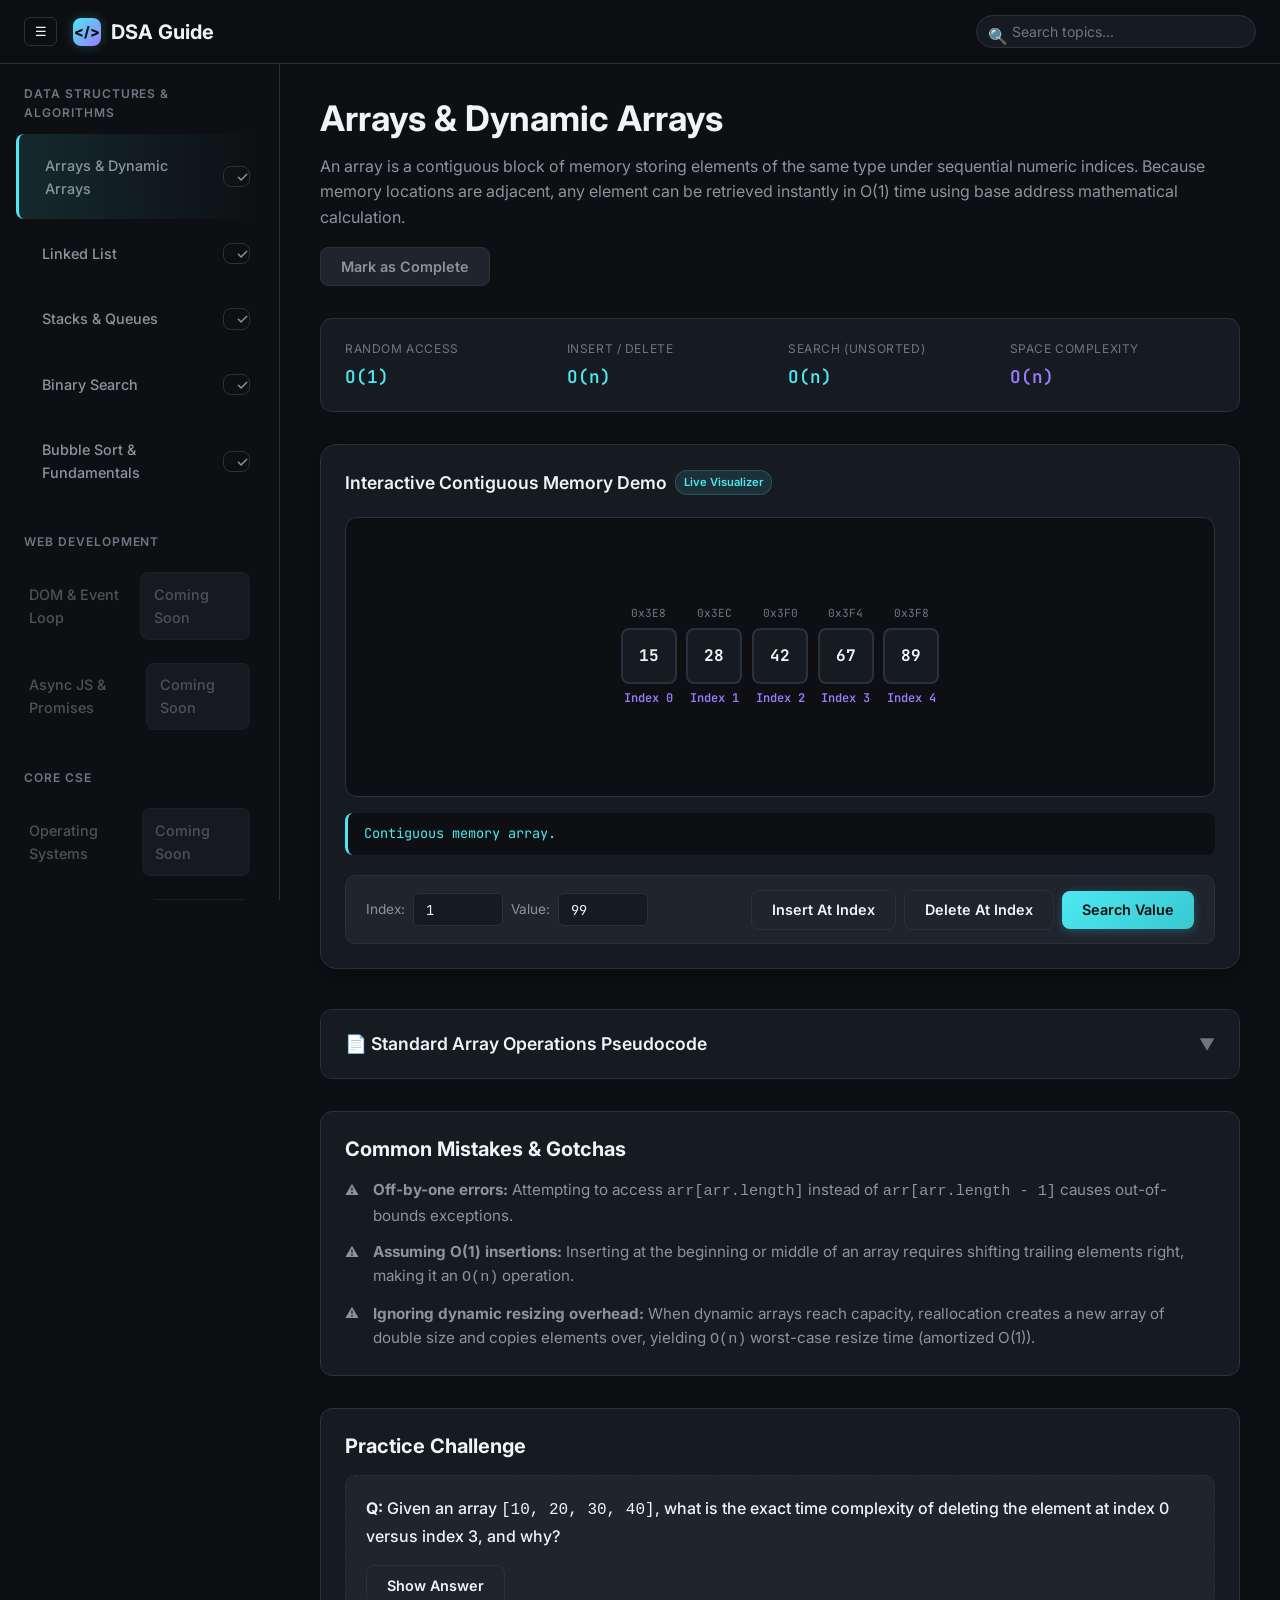
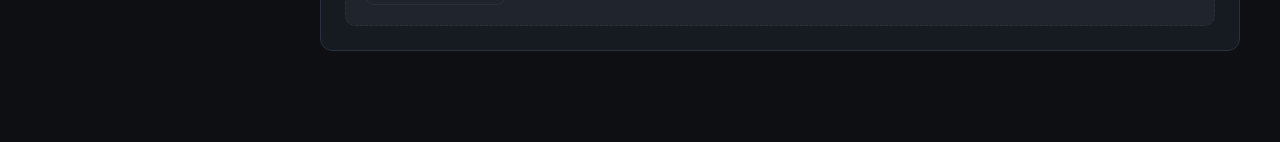
==== dsa/arrays.html @ 57d5836f "Initial commit: DSA Guide static website with visualizers" ====
<!DOCTYPE html>
<html lang="en">
<head>
  <meta charset="UTF-8">
  <meta name="viewport" content="width=device-width, initial-scale=1.0">
  <title>Arrays & Dynamic Arrays - DSA Guide</title>
  <meta name="description" content="Learn Arrays & Dynamic Arrays with interactive memory visualization, space-time complexity breakdowns, and common implementation pitfall alerts.">
  <link rel="stylesheet" href="../css/style.css">
</head>
<body>

  <!-- Header -->
  <header id="app-header">
    <div class="header-left">
      <button id="sidebar-toggle" class="sidebar-toggle-btn" aria-label="Toggle Navigation">☰</button>
      <a href="../index.html" class="brand-logo">
        <div class="brand-icon">&lt;/&gt;</div>
        <span class="brand-text">DSA Guide</span>
      </a>
    </div>
    
    <div class="header-search">
      <span class="search-icon">🔍</span>
      <input type="text" id="sidebar-search" class="search-input" placeholder="Search topics..." aria-label="Search topics">
    </div>
  </header>

  <div class="layout-container">
    <!-- Sidebar -->
    <div id="sidebar-overlay" class="sidebar-overlay"></div>
    <aside id="app-sidebar">
      <div class="sidebar-section">
        <div class="sidebar-title">Data Structures & Algorithms</div>
        <ul class="sidebar-nav">
          <li class="sidebar-nav-item" data-topic-id="arrays">
            <a href="arrays.html">
              <span>Arrays & Dynamic Arrays</span>
              <span class="check-icon">✓</span>
            </a>
          </li>
          <li class="sidebar-nav-item" data-topic-id="linked-list">
            <a href="linked-list.html">
              <span>Linked List</span>
              <span class="check-icon">✓</span>
            </a>
          </li>
          <li class="sidebar-nav-item" data-topic-id="stacks-queues">
            <a href="stacks-queues.html">
              <span>Stacks & Queues</span>
              <span class="check-icon">✓</span>
            </a>
          </li>
          <li class="sidebar-nav-item" data-topic-id="binary-search">
            <a href="binary-search.html">
              <span>Binary Search</span>
              <span class="check-icon">✓</span>
            </a>
          </li>
          <li class="sidebar-nav-item" data-topic-id="sorting">
            <a href="sorting.html">
              <span>Bubble Sort & Fundamentals</span>
              <span class="check-icon">✓</span>
            </a>
          </li>
        </ul>
      </div>

      <div class="sidebar-section">
        <div class="sidebar-title">Web Development</div>
        <ul class="sidebar-nav">
          <li class="sidebar-nav-item disabled">
            <span>DOM & Event Loop <span class="badge-coming-soon">Coming Soon</span></span>
          </li>
          <li class="sidebar-nav-item disabled">
            <span>Async JS & Promises <span class="badge-coming-soon">Coming Soon</span></span>
          </li>
        </ul>
      </div>

      <div class="sidebar-section">
        <div class="sidebar-title">Core CSE</div>
        <ul class="sidebar-nav">
          <li class="sidebar-nav-item disabled">
            <span>Operating Systems <span class="badge-coming-soon">Coming Soon</span></span>
          </li>
          <li class="sidebar-nav-item disabled">
            <span>System Design Basics <span class="badge-coming-soon">Coming Soon</span></span>
          </li>
        </ul>
      </div>

      <div class="progress-widget">
        <div class="progress-label">
          <span>Overall Mastery</span>
          <span id="progress-text">0 of 5 Completed</span>
        </div>
        <div class="progress-bar-bg">
          <div id="progress-bar-fill" class="progress-bar-fill"></div>
        </div>
      </div>
    </aside>

    <!-- Main Topic Content -->
    <main id="main-content">
      <div class="topic-header">
        <h1>Arrays & Dynamic Arrays</h1>
        <div class="topic-header-meta">
          <p>An array is a contiguous block of memory storing elements of the same type under sequential numeric indices. Because memory locations are adjacent, any element can be retrieved instantly in O(1) time using base address mathematical calculation.</p>
          <button id="mark-complete-btn" class="btn btn-complete" data-topic-id="arrays">
            <span>Mark as Complete</span>
          </button>
        </div>
      </div>

      <!-- Complexity Box -->
      <div class="complexity-box">
        <div class="complexity-item">
          <span class="complexity-label">Random Access</span>
          <span class="complexity-val">O(1)</span>
        </div>
        <div class="complexity-item">
          <span class="complexity-label">Insert / Delete</span>
          <span class="complexity-val">O(n)</span>
        </div>
        <div class="complexity-item">
          <span class="complexity-label">Search (Unsorted)</span>
          <span class="complexity-val">O(n)</span>
        </div>
        <div class="complexity-item">
          <span class="complexity-label">Space Complexity</span>
          <span class="complexity-val space">O(n)</span>
        </div>
      </div>

      <!-- Visualizer Section -->
      <div class="visualizer-card">
        <div class="visualizer-header">
          <div class="visualizer-title">
            <span>Interactive Contiguous Memory Demo</span>
            <span class="visualizer-badge">Live Visualizer</span>
          </div>
        </div>

        <div class="visualizer-stage" id="array-stage"></div>

        <div id="array-log" class="visualizer-log">Ready. Perform operations below to see contiguous shifts.</div>

        <div class="visualizer-controls">
          <div class="control-group">
            <label for="arr-idx-input" style="font-size:0.85rem; color:var(--text-muted);">Index:</label>
            <input type="number" id="arr-idx-input" class="control-input" value="1" min="0" max="10">
            <label for="arr-val-input" style="font-size:0.85rem; color:var(--text-muted);">Value:</label>
            <input type="number" id="arr-val-input" class="control-input" value="99" min="1" max="999">
          </div>
          <div class="control-group">
            <button id="arr-insert-btn" class="btn btn-secondary">Insert At Index</button>
            <button id="arr-delete-btn" class="btn btn-secondary">Delete At Index</button>
            <button id="arr-search-btn" class="btn btn-primary">Search Value</button>
          </div>
        </div>
      </div>

      <!-- Collapsible Pseudocode Panel -->
      <div class="collapsible-card">
        <div class="collapsible-header">
          <div class="collapsible-title">
            <span>📄 Standard Array Operations Pseudocode</span>
          </div>
          <span class="chevron-icon">▼</span>
        </div>
        <div class="collapsible-content">
          <pre class="code-block">
<span class="code-comment">// Access element by index</span>
<span class="code-keyword">function</span> <span class="code-function">getElement</span>(arr, index):
    <span class="code-keyword">if</span> index < <span class="code-number">0</span> <span class="code-keyword">or</span> index >= arr.length:
        <span class="code-keyword">throw</span> IndexOutOfBoundsException
    <span class="code-keyword">return</span> arr[index] <span class="code-comment">// O(1) time calculation: base_addr + (index * element_size)</span>

<span class="code-comment">// Insert element at specific index</span>
<span class="code-keyword">function</span> <span class="code-function">insertAtIndex</span>(arr, index, element):
    <span class="code-keyword">for</span> i <span class="code-keyword">from</span> arr.length - <span class="code-number">1</span> <span class="code-keyword">down to</span> index:
        arr[i + <span class="code-number">1</span>] = arr[i] <span class="code-comment">// Shift elements to the right</span>
    arr[index] = element
</pre>
        </div>
      </div>

      <!-- Common Mistakes Section -->
      <div class="info-section">
        <h3>Common Mistakes & Gotchas</h3>
        <ul class="mistakes-list">
          <li><strong>Off-by-one errors:</strong> Attempting to access <code>arr[arr.length]</code> instead of <code>arr[arr.length - 1]</code> causes out-of-bounds exceptions.</li>
          <li><strong>Assuming O(1) insertions:</strong> Inserting at the beginning or middle of an array requires shifting trailing elements right, making it an <code>O(n)</code> operation.</li>
          <li><strong>Ignoring dynamic resizing overhead:</strong> When dynamic arrays reach capacity, reallocation creates a new array of double size and copies elements over, yielding <code>O(n)</code> worst-case resize time (amortized O(1)).</li>
        </ul>
      </div>

      <!-- Practice Question Box -->
      <div class="info-section">
        <h3>Practice Challenge</h3>
        <div class="question-box">
          <div class="question-text">
            <strong>Q:</strong> Given an array <code>[10, 20, 30, 40]</code>, what is the exact time complexity of deleting the element at index 0 versus index 3, and why?
          </div>
          <button class="btn btn-secondary toggle-answer-btn">Show Answer</button>
          <div class="answer-content">
            <p><strong>Answer:</strong></p>
            <p>Deleting index 0 takes <strong>O(n) time</strong> because all remaining <code>n-1</code> elements must be shifted one position left to keep memory contiguous.</p>
            <p>Deleting index 3 (the last element) takes <strong>O(1) time</strong> because no remaining elements need shifting.</p>
          </div>
        </div>
      </div>
    </main>
  </div>

  <script src="../js/main.js"></script>
  <script src="../js/visualizer.js"></script>
  <script>
    document.addEventListener('DOMContentLoaded', () => {
      window.DSAVisualizers.initArrayDemo('array-stage');
    });
  </script>
</body>
</html>
---- css/style.css ----
/* ==========================================================================
   DSA GUIDE - Shared Stylesheet
   Theme: Dark (#0D0F12), Cyan (#4DE8F0), Violet (#9D7BFF)
   ========================================================================== */

@import url('https://fonts.googleapis.com/css2?family=Inter:wght@300;400;500;600;700&family=JetBrains+Mono:wght@400;500;600;700&display=swap');

:root {
  --bg-dark: #0D0F12;
  --bg-card: #161B22;
  --bg-card-hover: #1C212A;
  --bg-surface: #1F242D;
  --bg-surface-elevated: #262C38;
  
  --border-color: #2A303C;
  --border-focus: #3F4756;
  
  --accent-cyan: #4DE8F0;
  --accent-cyan-glow: rgba(77, 232, 240, 0.25);
  --accent-violet: #9D7BFF;
  --accent-violet-glow: rgba(157, 123, 255, 0.25);
  
  --text-main: #F0F4F8;
  --text-muted: #8B949E;
  --text-dim: #6E7681;
  
  --success: #3FB950;
  --success-glow: rgba(63, 185, 80, 0.2);
  --warning: #D29922;
  --danger: #F85149;
  
  --sidebar-width: 280px;
  --header-height: 64px;

  --font-sans: 'Inter', -apple-system, BlinkMacSystemFont, 'Segoe UI', Roboto, sans-serif;
  --font-mono: 'JetBrains Mono', SFMono-Regular, Consolas, 'Liberation Mono', Menlo, monospace;

  --transition-fast: 0.15s ease;
  --transition-normal: 0.25s ease;
}

* {
  box-sizing: border-box;
  margin: 0;
  padding: 0;
}

html {
  font-family: var(--font-sans);
  background-color: var(--bg-dark);
  color: var(--text-main);
  scroll-behavior: smooth;
  font-size: 16px;
  line-height: 1.6;
}

body {
  min-height: 100vh;
  display: flex;
  flex-direction: column;
  overflow-x: hidden;
}

/* Typography */
h1, h2, h3, h4, h5, h6 {
  color: var(--text-main);
  font-weight: 700;
  line-height: 1.3;
}

h1 { font-size: 2rem; }
h2 { font-size: 1.5rem; }
h3 { font-size: 1.25rem; }

p {
  color: var(--text-muted);
}

a {
  color: var(--accent-cyan);
  text-decoration: none;
  transition: color var(--transition-fast);
}
a:hover {
  color: #79f1f7;
}

/* Layout Structure */
#app-header {
  position: sticky;
  top: 0;
  z-index: 100;
  height: var(--header-height);
  background-color: rgba(13, 15, 18, 0.85);
  backdrop-filter: blur(12px);
  -webkit-backdrop-filter: blur(12px);
  border-bottom: 1px solid var(--border-color);
  display: flex;
  align-items: center;
  justify-content: space-between;
  padding: 0 1.5rem;
}

.header-left {
  display: flex;
  align-items: center;
  gap: 1rem;
}

.sidebar-toggle-btn {
  background: transparent;
  border: 1px solid var(--border-color);
  color: var(--text-main);
  padding: 0.4rem 0.6rem;
  border-radius: 6px;
  cursor: pointer;
  display: flex;
  align-items: center;
  justify-content: center;
  transition: all var(--transition-fast);
}
.sidebar-toggle-btn:hover {
  background: var(--bg-surface);
  border-color: var(--accent-cyan);
}

.brand-logo {
  display: flex;
  align-items: center;
  gap: 0.6rem;
  font-weight: 700;
  font-size: 1.25rem;
  color: var(--text-main);
}
.brand-icon {
  width: 28px;
  height: 28px;
  background: linear-gradient(135deg, var(--accent-cyan), var(--accent-violet));
  border-radius: 8px;
  display: flex;
  align-items: center;
  justify-content: center;
  color: var(--bg-dark);
  font-weight: 800;
  font-size: 0.9rem;
  box-shadow: 0 0 12px var(--accent-cyan-glow);
}

.header-search {
  position: relative;
  width: 280px;
}
.search-input {
  width: 100%;
  background: var(--bg-card);
  border: 1px solid var(--border-color);
  border-radius: 20px;
  padding: 0.45rem 1rem 0.45rem 2.2rem;
  color: var(--text-main);
  font-size: 0.875rem;
  font-family: var(--font-sans);
  outline: none;
  transition: all var(--transition-normal);
}
.search-input:focus {
  border-color: var(--accent-cyan);
  box-shadow: 0 0 10px var(--accent-cyan-glow);
  background: var(--bg-surface);
}
.search-icon {
  position: absolute;
  left: 0.75rem;
  top: 50%;
  transform: translateY(-50%);
  color: var(--text-dim);
  pointer-events: none;
  width: 16px;
  height: 16px;
}

.layout-container {
  display: flex;
  flex: 1;
  position: relative;
}

/* Sidebar */
#app-sidebar {
  width: var(--sidebar-width);
  background: var(--bg-dark);
  border-right: 1px solid var(--border-color);
  display: flex;
  flex-direction: column;
  position: fixed;
  top: var(--header-height);
  bottom: 0;
  left: 0;
  z-index: 90;
  overflow-y: auto;
  transition: transform var(--transition-normal);
}

.sidebar-overlay {
  display: none;
  position: fixed;
  inset: 0;
  background: rgba(0, 0, 0, 0.6);
  backdrop-filter: blur(4px);
  z-index: 85;
}

.sidebar-section {
  padding: 1.25rem 1rem 0.5rem;
}

.sidebar-title {
  font-size: 0.75rem;
  text-transform: uppercase;
  letter-spacing: 0.08em;
  color: var(--text-dim);
  font-weight: 600;
  margin-bottom: 0.75rem;
  padding-left: 0.5rem;
}

.sidebar-nav {
  list-style: none;
  display: flex;
  flex-direction: column;
  gap: 0.25rem;
}

.sidebar-nav-item a, .sidebar-nav-item span {
  display: flex;
  align-items: center;
  justify-content: space-between;
  padding: 0.6rem 0.8rem;
  border-radius: 8px;
  color: var(--text-muted);
  font-size: 0.9rem;
  font-weight: 500;
  transition: all var(--transition-fast);
}

.sidebar-nav-item a:hover {
  background: var(--bg-card);
  color: var(--text-main);
}

.sidebar-nav-item.active a {
  background: linear-gradient(90deg, rgba(77, 232, 240, 0.12), transparent);
  border-left: 3px solid var(--accent-cyan);
  color: var(--accent-cyan);
  font-weight: 600;
}

.sidebar-nav-item.disabled {
  opacity: 0.5;
  cursor: not-allowed;
}

.badge-coming-soon {
  font-size: 0.65rem;
  background: var(--bg-surface);
  color: var(--text-dim);
  padding: 0.15rem 0.4rem;
  border-radius: 4px;
  border: 1px solid var(--border-color);
  font-weight: 600;
}

.check-icon {
  width: 18px;
  height: 18px;
  border-radius: 50%;
  border: 1.5px solid var(--border-color);
  display: inline-flex;
  align-items: center;
  justify-content: center;
  font-size: 0.7rem;
  color: transparent;
  transition: all var(--transition-fast);
}

.sidebar-nav-item.completed .check-icon {
  background: var(--success);
  border-color: var(--success);
  color: var(--bg-dark);
  box-shadow: 0 0 8px var(--success-glow);
}

.progress-widget {
  margin: 1.5rem 1rem;
  padding: 1rem;
  background: var(--bg-card);
  border: 1px solid var(--border-color);
  border-radius: 12px;
}

.progress-label {
  display: flex;
  justify-content: space-between;
  font-size: 0.8rem;
  color: var(--text-muted);
  margin-bottom: 0.5rem;
}

.progress-bar-bg {
  width: 100%;
  height: 6px;
  background: var(--bg-surface);
  border-radius: 3px;
  overflow: hidden;
}

.progress-bar-fill {
  height: 100%;
  width: 0%;
  background: linear-gradient(90deg, var(--accent-cyan), var(--accent-violet));
  border-radius: 3px;
  transition: width 0.4s ease;
}

/* Main Content Area */
#main-content {
  flex: 1;
  margin-left: var(--sidebar-width);
  padding: 2rem 2.5rem 4rem;
  max-width: 1100px;
  transition: margin-left var(--transition-normal);
}

/* Hero Section */
.hero-section {
  background: linear-gradient(135deg, rgba(22, 27, 34, 0.8), rgba(31, 36, 45, 0.6));
  border: 1px solid var(--border-color);
  border-radius: 16px;
  padding: 2.5rem 2rem;
  margin-bottom: 2.5rem;
  position: relative;
  overflow: hidden;
}
.hero-section::before {
  content: '';
  position: absolute;
  top: -50px;
  right: -50px;
  width: 250px;
  height: 250px;
  background: radial-gradient(circle, var(--accent-cyan-glow) 0%, transparent 70%);
  pointer-events: none;
}
.hero-section::after {
  content: '';
  position: absolute;
  bottom: -50px;
  left: -50px;
  width: 250px;
  height: 250px;
  background: radial-gradient(circle, var(--accent-violet-glow) 0%, transparent 70%);
  pointer-events: none;
}

.hero-title {
  font-size: 2.5rem;
  font-weight: 800;
  background: linear-gradient(135deg, #FFFFFF 30%, var(--accent-cyan) 70%, var(--accent-violet) 100%);
  -webkit-background-clip: text;
  -webkit-text-fill-color: transparent;
  margin-bottom: 0.75rem;
}

.hero-pitch {
  font-size: 1.15rem;
  color: var(--text-muted);
  max-width: 650px;
  margin-bottom: 1.5rem;
}

/* Continue Card */
.continue-card {
  background: var(--bg-card);
  border: 1px solid var(--accent-violet);
  box-shadow: 0 4px 20px var(--accent-violet-glow);
  border-radius: 12px;
  padding: 1.25rem 1.5rem;
  margin-bottom: 2.5rem;
  display: flex;
  align-items: center;
  justify-content: space-between;
  gap: 1rem;
}
.continue-info h4 {
  color: var(--accent-violet);
  font-size: 0.85rem;
  text-transform: uppercase;
  letter-spacing: 0.05em;
  margin-bottom: 0.2rem;
}
.continue-info h3 {
  color: var(--text-main);
  font-size: 1.15rem;
}

/* Cards Grid */
.section-header {
  display: flex;
  align-items: center;
  justify-content: space-between;
  margin-bottom: 1.5rem;
}
.cards-grid {
  display: grid;
  grid-template-columns: repeat(auto-fill, minmax(280px, 1fr));
  gap: 1.5rem;
  margin-bottom: 3rem;
}

.topic-card {
  background: var(--bg-card);
  border: 1px solid var(--border-color);
  border-radius: 14px;
  padding: 1.5rem;
  display: flex;
  flex-direction: column;
  justify-content: space-between;
  transition: all var(--transition-normal);
  position: relative;
}
.topic-card:hover {
  transform: translateY(-4px);
  border-color: var(--accent-cyan);
  box-shadow: 0 8px 24px rgba(0, 0, 0, 0.4);
  background: var(--bg-card-hover);
}

.card-top {
  display: flex;
  align-items: flex-start;
  justify-content: space-between;
  margin-bottom: 1rem;
}
.card-icon {
  width: 42px;
  height: 42px;
  border-radius: 10px;
  background: var(--bg-surface);
  border: 1px solid var(--border-color);
  display: flex;
  align-items: center;
  justify-content: center;
  font-size: 1.2rem;
  color: var(--accent-cyan);
}
.topic-card:nth-child(even) .card-icon {
  color: var(--accent-violet);
}

.topic-card h3 {
  font-size: 1.15rem;
  margin-bottom: 0.5rem;
}
.topic-card p {
  font-size: 0.875rem;
  margin-bottom: 1.25rem;
}

.complexity-tag-group {
  display: flex;
  flex-wrap: wrap;
  gap: 0.4rem;
  margin-bottom: 1.25rem;
}

.complexity-tag {
  font-family: var(--font-mono);
  font-size: 0.72rem;
  padding: 0.2rem 0.5rem;
  border-radius: 6px;
  background: var(--bg-surface);
  border: 1px solid var(--border-color);
  color: var(--accent-cyan);
}
.complexity-tag.space {
  color: var(--accent-violet);
}

.btn {
  display: inline-flex;
  align-items: center;
  justify-content: center;
  gap: 0.5rem;
  padding: 0.65rem 1.25rem;
  border-radius: 8px;
  font-weight: 600;
  font-size: 0.9rem;
  font-family: var(--font-sans);
  cursor: pointer;
  transition: all var(--transition-fast);
  border: none;
}

.btn-primary {
  background: linear-gradient(135deg, var(--accent-cyan), #38c8d0);
  color: var(--bg-dark);
  box-shadow: 0 2px 10px var(--accent-cyan-glow);
}
.btn-primary:hover {
  background: linear-gradient(135deg, #60eff7, var(--accent-cyan));
  color: var(--bg-dark);
  box-shadow: 0 4px 15px var(--accent-cyan-glow);
}

.btn-secondary {
  background: var(--bg-surface);
  color: var(--text-main);
  border: 1px solid var(--border-color);
}
.btn-secondary:hover {
  background: var(--bg-surface-elevated);
  border-color: var(--text-muted);
}

.btn-complete {
  background: var(--bg-surface);
  color: var(--text-muted);
  border: 1px solid var(--border-color);
}
.btn-complete.active {
  background: rgba(63, 185, 80, 0.15);
  color: var(--success);
  border-color: var(--success);
}

/* Topic Page Header & Badges */
.topic-header {
  margin-bottom: 2rem;
}
.topic-header h1 {
  font-size: 2.2rem;
  margin-bottom: 0.75rem;
}
.topic-header-meta {
  display: flex;
  align-items: center;
  justify-content: space-between;
  flex-wrap: wrap;
  gap: 1rem;
}

.complexity-box {
  background: var(--bg-card);
  border: 1px solid var(--border-color);
  border-radius: 12px;
  padding: 1.25rem 1.5rem;
  margin-bottom: 2rem;
  display: grid;
  grid-template-columns: repeat(auto-fit, minmax(180px, 1fr));
  gap: 1rem;
}

.complexity-item {
  display: flex;
  flex-direction: column;
}
.complexity-label {
  font-size: 0.75rem;
  text-transform: uppercase;
  letter-spacing: 0.05em;
  color: var(--text-dim);
  margin-bottom: 0.25rem;
}
.complexity-val {
  font-family: var(--font-mono);
  font-size: 1.1rem;
  font-weight: 600;
  color: var(--accent-cyan);
}
.complexity-val.space {
  color: var(--accent-violet);
}

/* Visualizer Container */
.visualizer-card {
  background: var(--bg-card);
  border: 1px solid var(--border-color);
  border-radius: 16px;
  padding: 1.5rem;
  margin-bottom: 2.5rem;
  box-shadow: 0 8px 30px rgba(0, 0, 0, 0.3);
}

.visualizer-header {
  display: flex;
  align-items: center;
  justify-content: space-between;
  margin-bottom: 1.25rem;
  flex-wrap: wrap;
  gap: 0.75rem;
}

.visualizer-title {
  display: flex;
  align-items: center;
  gap: 0.5rem;
  font-size: 1.1rem;
  font-weight: 600;
}
.visualizer-badge {
  font-size: 0.7rem;
  background: rgba(77, 232, 240, 0.1);
  color: var(--accent-cyan);
  padding: 0.15rem 0.5rem;
  border-radius: 12px;
  border: 1px solid rgba(77, 232, 240, 0.2);
}

.visualizer-stage {
  background: var(--bg-dark);
  border: 1px solid var(--border-color);
  border-radius: 12px;
  min-height: 280px;
  display: flex;
  flex-direction: column;
  align-items: center;
  justify-content: center;
  padding: 1.5rem;
  position: relative;
  overflow: hidden;
}

.visualizer-stage canvas {
  max-width: 100%;
  height: auto;
  border-radius: 8px;
}

.visualizer-controls {
  display: flex;
  align-items: center;
  justify-content: space-between;
  margin-top: 1.25rem;
  flex-wrap: wrap;
  gap: 1rem;
  background: var(--bg-surface);
  padding: 0.85rem 1.25rem;
  border-radius: 10px;
  border: 1px solid var(--border-color);
}

.control-group {
  display: flex;
  align-items: center;
  gap: 0.5rem;
}

.control-input {
  background: var(--bg-card);
  border: 1px solid var(--border-color);
  color: var(--text-main);
  padding: 0.4rem 0.75rem;
  border-radius: 6px;
  font-family: var(--font-mono);
  font-size: 0.85rem;
  outline: none;
  width: 90px;
}
.control-input:focus {
  border-color: var(--accent-cyan);
}

.visualizer-log {
  margin-top: 1rem;
  font-family: var(--font-mono);
  font-size: 0.85rem;
  color: var(--accent-cyan);
  background: var(--bg-dark);
  padding: 0.65rem 1rem;
  border-radius: 8px;
  border-left: 3px solid var(--accent-cyan);
  width: 100%;
}

/* Collapsible Panel */
.collapsible-card {
  background: var(--bg-card);
  border: 1px solid var(--border-color);
  border-radius: 12px;
  margin-bottom: 2rem;
  overflow: hidden;
}

.collapsible-header {
  padding: 1.25rem 1.5rem;
  display: flex;
  align-items: center;
  justify-content: space-between;
  cursor: pointer;
  background: var(--bg-card);
  transition: background var(--transition-fast);
  user-select: none;
}
.collapsible-header:hover {
  background: var(--bg-card-hover);
}

.collapsible-title {
  display: flex;
  align-items: center;
  gap: 0.6rem;
  font-size: 1.1rem;
  font-weight: 600;
}

.chevron-icon {
  transition: transform var(--transition-normal);
  color: var(--text-dim);
}
.collapsible-card.open .chevron-icon {
  transform: rotate(180deg);
  color: var(--accent-cyan);
}

.collapsible-content {
  max-height: 0;
  overflow: hidden;
  transition: max-height 0.35s ease-in-out;
  background: var(--bg-dark);
}
.collapsible-card.open .collapsible-content {
  max-height: 800px;
}

.code-block {
  padding: 1.25rem 1.5rem;
  font-family: var(--font-mono);
  font-size: 0.875rem;
  line-height: 1.6;
  color: #E6EDF3;
  overflow-x: auto;
  white-space: pre;
}

.code-keyword { color: #FF7B72; font-weight: 600; }
.code-function { color: #D2A8FF; }
.code-comment { color: #8B949E; font-style: italic; }
.code-number { color: #79C0FF; }
.code-string { color: #A5D6FF; }

/* Sections */
.info-section {
  background: var(--bg-card);
  border: 1px solid var(--border-color);
  border-radius: 12px;
  padding: 1.5rem;
  margin-bottom: 2rem;
}

.info-section h3 {
  margin-bottom: 1rem;
  display: flex;
  align-items: center;
  gap: 0.5rem;
}

.mistakes-list {
  list-style: none;
  display: flex;
  flex-direction: column;
  gap: 0.75rem;
}
.mistakes-list li {
  position: relative;
  padding-left: 1.75rem;
  color: var(--text-muted);
  font-size: 0.95rem;
}
.mistakes-list li::before {
  content: '⚠️';
  position: absolute;
  left: 0;
  top: 0.1rem;
  font-size: 0.85rem;
}

.question-box {
  background: var(--bg-surface);
  border: 1px dashed var(--border-color);
  border-radius: 10px;
  padding: 1.25rem;
  margin-top: 1rem;
}
.question-text {
  font-weight: 500;
  color: var(--text-main);
  margin-bottom: 1rem;
}
.answer-content {
  display: none;
  margin-top: 1rem;
  padding-top: 1rem;
  border-top: 1px solid var(--border-color);
  color: var(--accent-cyan);
}
.answer-content.show {
  display: block;
  animation: fadeIn 0.25s ease;
}

/* Toast Notifications */
.toast-container {
  position: fixed;
  bottom: 2rem;
  right: 2rem;
  z-index: 1000;
  display: flex;
  flex-direction: column;
  gap: 0.5rem;
}

.toast {
  background: var(--bg-surface-elevated);
  border: 1px solid var(--success);
  color: var(--text-main);
  padding: 0.85rem 1.25rem;
  border-radius: 10px;
  box-shadow: 0 6px 20px rgba(0, 0, 0, 0.4);
  display: flex;
  align-items: center;
  gap: 0.6rem;
  animation: slideUp 0.3s ease, fadeOut 0.3s ease 2.7s forwards;
}

@keyframes fadeIn {
  from { opacity: 0; transform: translateY(4px); }
  to { opacity: 1; transform: translateY(0); }
}
@keyframes slideUp {
  from { opacity: 0; transform: translateY(20px); }
  to { opacity: 1; transform: translateY(0); }
}
@keyframes fadeOut {
  from { opacity: 1; }
  to { opacity: 0; visibility: hidden; }
}

/* Responsive Media Queries */
@media (max-width: 900px) {
  #app-sidebar {
    transform: translateX(-100%);
  }
  #app-sidebar.open {
    transform: translateX(0);
  }
  .sidebar-overlay.open {
    display: block;
  }
  #main-content {
    margin-left: 0;
    padding: 1.5rem 1rem 3rem;
  }
  .hero-title {
    font-size: 2rem;
  }
  .header-search {
    width: 180px;
  }
}

@media (max-width: 600px) {
  #app-header {
    padding: 0 1rem;
  }
  .brand-text {
    display: none;
  }
  .hero-section {
    padding: 1.5rem 1.25rem;
  }
  .cards-grid {
    grid-template-columns: 1fr;
  }
  .visualizer-controls {
    flex-direction: column;
    align-items: stretch;
  }
  .control-group {
    justify-content: space-between;
  }
}
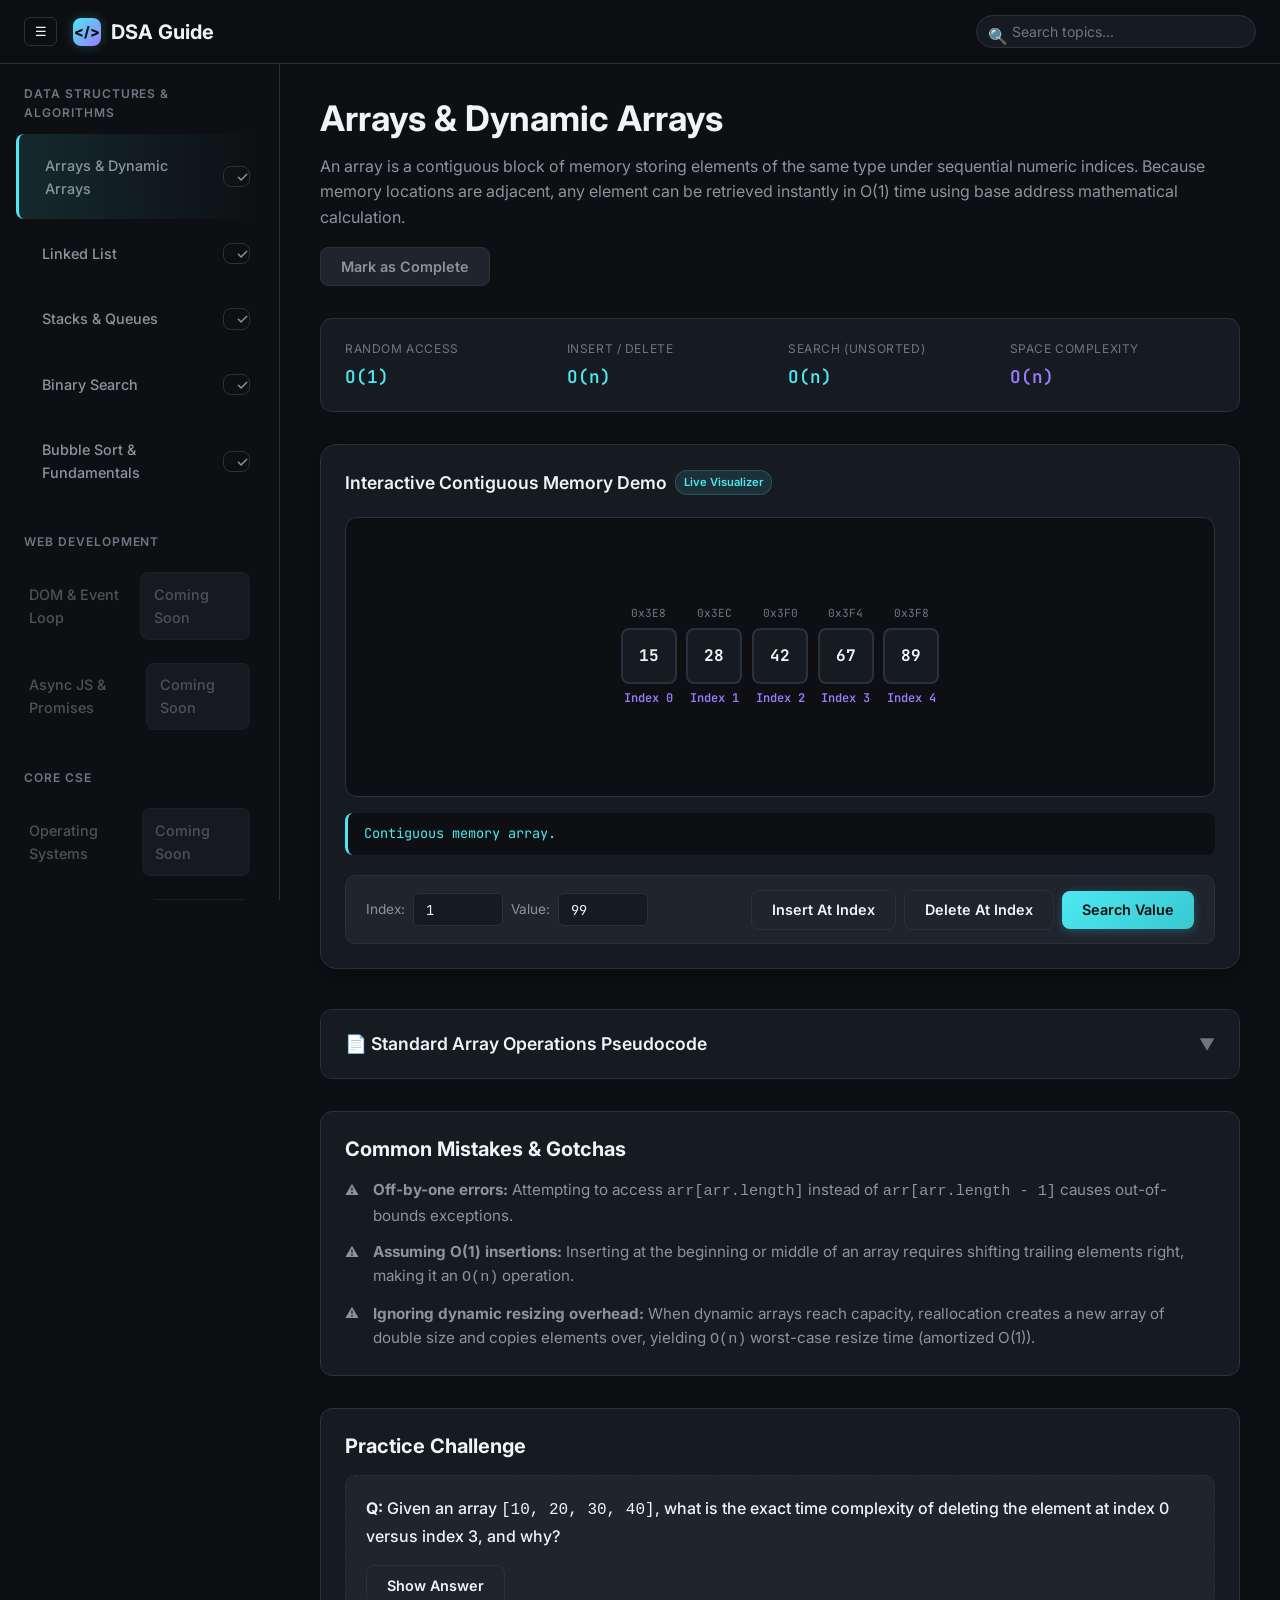
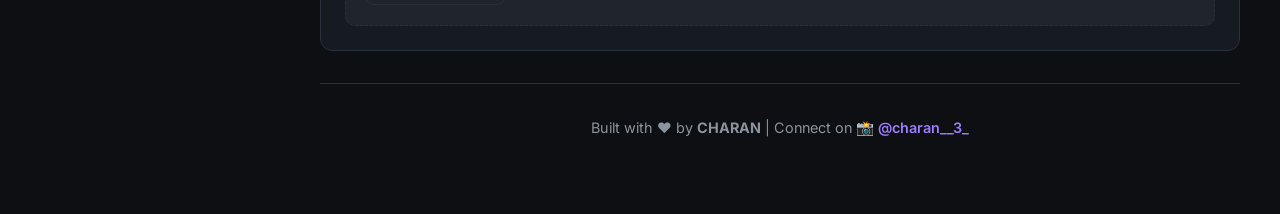
==== commit 80435ffe: "Add footer credit Built by CHARAN with Instagram link" ====
--- a/dsa/arrays.html
+++ b/dsa/arrays.html
@@ -210,6 +210,10 @@
           </div>
         </div>
       </div>
+      <!-- Footer -->
+      <footer class="app-footer">
+        <p>Built with ❤️ by <strong>CHARAN</strong> | Connect on <a href="https://www.instagram.com/charan__3_/" target="_blank" rel="noopener noreferrer" class="instagram-link">📸 @charan__3_</a></p>
+      </footer>
     </main>
   </div>
 
--- a/css/style.css
+++ b/css/style.css
@@ -867,6 +867,29 @@
   }
 }
 
+/* Footer */
+.app-footer {
+  margin-top: auto;
+  padding: 2rem 0 1rem;
+  border-top: 1px solid var(--border-color);
+  text-align: center;
+  font-size: 0.9rem;
+  color: var(--text-muted);
+}
+
+.instagram-link {
+  color: var(--accent-violet);
+  font-weight: 600;
+  display: inline-flex;
+  align-items: center;
+  gap: 0.3rem;
+  transition: color var(--transition-fast);
+}
+.instagram-link:hover {
+  color: var(--accent-cyan);
+  text-decoration: underline;
+}
+
 @media (max-width: 600px) {
   #app-header {
     padding: 0 1rem;
@@ -888,3 +911,4 @@
     justify-content: space-between;
   }
 }
+
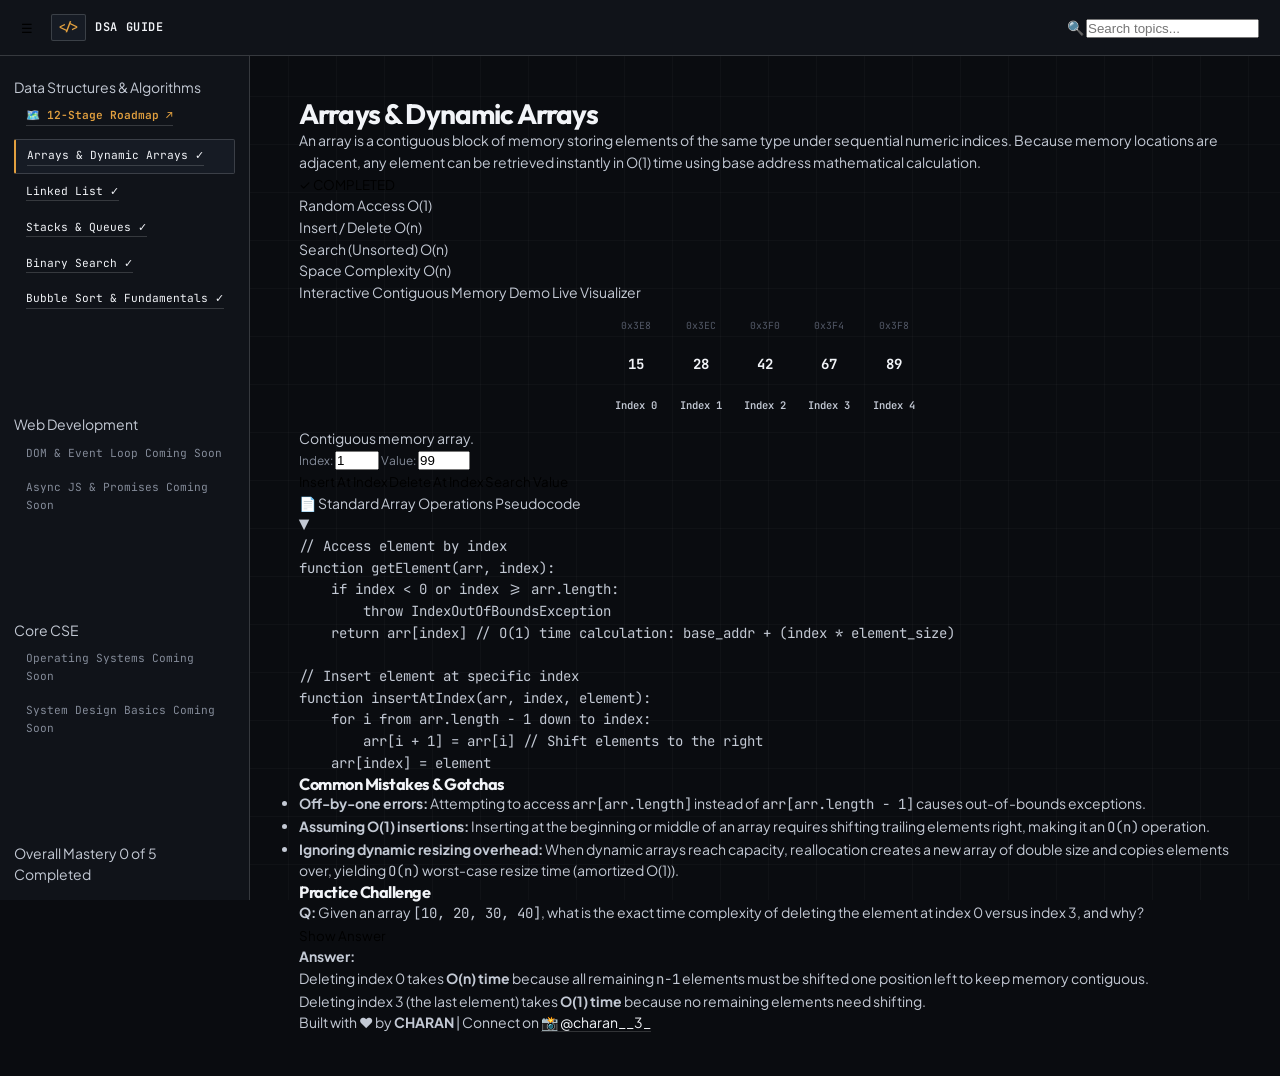
==== commit a44032a7: "feat(dsa): add 12-stage C++ & DSA roadmap with animated hero banner and new tab links" ====
--- a/dsa/arrays.html
+++ b/dsa/arrays.html
@@ -32,7 +32,12 @@
       <div class="sidebar-section">
         <div class="sidebar-title">Data Structures & Algorithms</div>
         <ul class="sidebar-nav">
-          <li class="sidebar-nav-item" data-topic-id="arrays">
+          <li class="sidebar-nav-item" style="margin-bottom:0.3rem;">
+            <a href="roadmap.html" target="_blank" rel="noopener noreferrer" style="color:var(--accent); font-weight:600;">
+              <span>🗺️ 12-Stage Roadmap ↗</span>
+            </a>
+          </li>
+          <li class="sidebar-nav-item active" data-topic-id="arrays">
             <a href="arrays.html">
               <span>Arrays & Dynamic Arrays</span>
               <span class="check-icon">✓</span>
--- a/css/style.css
+++ b/css/style.css
@@ -1,45 +1,85 @@
 /* ==========================================================================
-   DSA GUIDE - Shared Stylesheet
-   Theme: Dark (#0D0F12), Cyan (#4DE8F0), Violet (#9D7BFF)
+   CSE CAREER OS — Editorial Technical Laboratory System
+   Philosophy: Editorial + Technical + Intelligent + Tactile
+   Palette: Charcoal, Graphite, Soft Silver, Deep Ink, Warm Monospace
    ========================================================================== */
 
-@import url('https://fonts.googleapis.com/css2?family=Inter:wght@300;400;500;600;700&family=JetBrains+Mono:wght@400;500;600;700&display=swap');
+@import url('https://fonts.googleapis.com/css2?family=Inter:wght@300;400;500;600;700&family=JetBrains+Mono:ital,wght@0,300;0,400;0,500;0,600;0,700;1,400&family=Outfit:wght@400;500;600;700;800;900&family=Plus+Jakarta+Sans:wght@400;500;600;700;800&display=swap');
 
 :root {
-  --bg-dark: #0D0F12;
-  --bg-card: #161B22;
-  --bg-card-hover: #1C212A;
-  --bg-surface: #1F242D;
-  --bg-surface-elevated: #262C38;
+  /* Restrained Engineering Palette (Dark Mode Default) */
+  --bg-base: #0a0c10;
+  --bg-surface: #101319;
+  --bg-surface-elevated: #161b24;
+  --bg-surface-hover: #1c222e;
+  --bg-subtle: #12151d;
+
+  /* Architectural Hairlines & Grid Lines */
+  --hairline: rgba(255, 255, 255, 0.08);
+  --hairline-strong: rgba(255, 255, 255, 0.16);
+  --hairline-focus: rgba(255, 255, 255, 0.3);
+
+  /* Restrained Semantic Accent (Warm Ochre / Subtle Amber) */
+  --accent: #e2a03f;
+  --accent-muted: rgba(226, 160, 63, 0.15);
+  --accent-border: rgba(226, 160, 63, 0.35);
+
+  /* Status Colors (Subtle & Functional) */
+  --status-active: #e2a03f;
+  --status-completed: #10b981;
+  --status-completed-bg: rgba(16, 185, 129, 0.1);
+  --status-completed-border: rgba(16, 185, 129, 0.25);
+  --status-locked: #525866;
+  --status-warning: #f59e0b;
+  --status-danger: #ef4444;
+
+  /* Editorial Typography */
+  --text-main: #f2f4f8;
+  --text-body: #c3c9d4;
+  --text-muted: #838a98;
+  --text-dim: #525866;
+
+  /* Type Families */
+  --font-editorial: 'Outfit', -apple-system, BlinkMacSystemFont, sans-serif;
+  --font-sans: 'Plus Jakarta Sans', 'Inter', -apple-system, sans-serif;
+  --font-mono: 'JetBrains Mono', SFMono-Regular, Menlo, monospace;
+
+  /* Layout */
+  --sidebar-width: 250px;
+  --header-height: 56px;
   
-  --border-color: #2A303C;
-  --border-focus: #3F4756;
-  
-  --accent-cyan: #4DE8F0;
-  --accent-cyan-glow: rgba(77, 232, 240, 0.25);
-  --accent-violet: #9D7BFF;
-  --accent-violet-glow: rgba(157, 123, 255, 0.25);
-  
-  --text-main: #F0F4F8;
-  --text-muted: #8B949E;
-  --text-dim: #6E7681;
-  
-  --success: #3FB950;
-  --success-glow: rgba(63, 185, 80, 0.2);
-  --warning: #D29922;
-  --danger: #F85149;
-  
-  --sidebar-width: 280px;
-  --header-height: 64px;
-
-  --font-sans: 'Inter', -apple-system, BlinkMacSystemFont, 'Segoe UI', Roboto, sans-serif;
-  --font-mono: 'JetBrains Mono', SFMono-Regular, Consolas, 'Liberation Mono', Menlo, monospace;
-
-  --transition-fast: 0.15s ease;
-  --transition-normal: 0.25s ease;
-}
-
-* {
+  --border-radius-xs: 2px;
+  --border-radius-sm: 4px;
+  --border-radius-md: 8px;
+
+  /* Transitions */
+  --trans: 0.15s cubic-bezier(0.2, 0, 0, 1);
+}
+
+/* Light Mode: Warm Technical Paper / Editorial Archive */
+[data-theme="light"] {
+  --bg-base: #f5f4ef;
+  --bg-surface: #ffffff;
+  --bg-surface-elevated: #eae8e1;
+  --bg-surface-hover: #e0ded6;
+  --bg-subtle: #eeece5;
+
+  --hairline: rgba(0, 0, 0, 0.08);
+  --hairline-strong: rgba(0, 0, 0, 0.18);
+  --hairline-focus: rgba(0, 0, 0, 0.35);
+
+  --text-main: #14171a;
+  --text-body: #3c424a;
+  --text-muted: #6b7280;
+  --text-dim: #9ca3af;
+
+  --accent: #b45309;
+  --accent-muted: rgba(180, 83, 9, 0.1);
+  --accent-border: rgba(180, 83, 9, 0.3);
+}
+
+/* Base Reset */
+*, *::before, *::after {
   box-sizing: border-box;
   margin: 0;
   padding: 0;
@@ -47,868 +87,929 @@
 
 html {
   font-family: var(--font-sans);
-  background-color: var(--bg-dark);
-  color: var(--text-main);
-  scroll-behavior: smooth;
-  font-size: 16px;
-  line-height: 1.6;
+  background-color: var(--bg-base);
+  color: var(--text-body);
+  font-size: 14px;
+  line-height: 1.55;
+  -webkit-font-smoothing: antialiased;
 }
 
 body {
   min-height: 100vh;
   display: flex;
   flex-direction: column;
+  background-color: var(--bg-base);
+  position: relative;
   overflow-x: hidden;
 }
 
-/* Typography */
+/* Minimal Structural Grid Background */
+body::before {
+  content: '';
+  position: fixed;
+  inset: 0;
+  background-image: 
+    linear-gradient(to right, var(--hairline) 1px, transparent 1px),
+    linear-gradient(to bottom, var(--hairline) 1px, transparent 1px);
+  background-size: 48px 48px;
+  pointer-events: none;
+  opacity: 0.35;
+  z-index: 0;
+}
+
+/* Typography Hierarchy */
 h1, h2, h3, h4, h5, h6 {
   color: var(--text-main);
+  font-family: var(--font-editorial);
   font-weight: 700;
-  line-height: 1.3;
-}
-
-h1 { font-size: 2rem; }
-h2 { font-size: 1.5rem; }
-h3 { font-size: 1.25rem; }
-
-p {
-  color: var(--text-muted);
+  letter-spacing: -0.03em;
+  line-height: 1.15;
+}
+
+.font-mono, code, pre, .technical-label {
+  font-family: var(--font-mono);
 }
 
 a {
-  color: var(--accent-cyan);
+  color: var(--text-main);
   text-decoration: none;
-  transition: color var(--transition-fast);
-}
+  border-bottom: 1px solid var(--hairline-strong);
+  transition: all var(--trans);
+}
+
 a:hover {
-  color: #79f1f7;
-}
-
-/* Layout Structure */
-#app-header {
-  position: sticky;
+  color: var(--accent);
+  border-bottom-color: var(--accent);
+}
+
+button {
+  font-family: var(--font-sans);
+  cursor: pointer;
+  border: none;
+  background: none;
+  outline: none;
+}
+
+/* Layout Shell */
+.os-layout, .layout-container {
+  display: flex;
+  min-height: 100vh;
+  position: relative;
+  z-index: 1;
+}
+
+/* Top Engineering Rail Header */
+#os-header, #app-header {
+  position: fixed;
   top: 0;
-  z-index: 100;
+  left: 0;
+  right: 0;
   height: var(--header-height);
-  background-color: rgba(13, 15, 18, 0.85);
-  backdrop-filter: blur(12px);
-  -webkit-backdrop-filter: blur(12px);
-  border-bottom: 1px solid var(--border-color);
+  background: var(--bg-surface);
+  border-bottom: 1px solid var(--hairline-strong);
   display: flex;
   align-items: center;
   justify-content: space-between;
   padding: 0 1.5rem;
+  z-index: 50;
 }
 
 .header-left {
   display: flex;
   align-items: center;
-  gap: 1rem;
-}
-
-.sidebar-toggle-btn {
-  background: transparent;
-  border: 1px solid var(--border-color);
-  color: var(--text-main);
-  padding: 0.4rem 0.6rem;
-  border-radius: 6px;
+  gap: 1.25rem;
+}
+
+.brand-wrapper, .brand-logo {
+  display: flex;
+  align-items: center;
+  gap: 0.65rem;
+  text-decoration: none;
+  border: none;
+}
+
+.brand-glyph, .brand-icon {
+  font-family: var(--font-mono);
+  font-weight: 700;
+  font-size: 0.85rem;
+  padding: 0.2rem 0.45rem;
+  background: var(--bg-surface-elevated);
+  border: 1px solid var(--hairline-strong);
+  color: var(--accent);
+  border-radius: var(--border-radius-xs);
+}
+
+.brand-name, .brand-text {
+  font-family: var(--font-mono);
+  font-size: 0.85rem;
+  font-weight: 600;
+  letter-spacing: 0.05em;
+  text-transform: uppercase;
+  color: var(--text-main);
+}
+
+.header-center {
+  flex: 1;
+  max-width: 440px;
+  margin: 0 1.5rem;
+}
+
+.cmd-trigger-btn {
+  width: 100%;
+  display: flex;
+  align-items: center;
+  justify-content: space-between;
+  padding: 0.4rem 0.85rem;
+  background: var(--bg-base);
+  border: 1px solid var(--hairline);
+  border-radius: var(--border-radius-xs);
+  color: var(--text-muted);
+  font-family: var(--font-mono);
+  font-size: 0.8rem;
+  transition: all var(--trans);
+}
+
+.cmd-trigger-btn:hover {
+  border-color: var(--hairline-strong);
+  color: var(--text-main);
+}
+
+.kbd-shortcut {
+  font-size: 0.7rem;
+  padding: 0.1rem 0.35rem;
+  background: var(--bg-surface-elevated);
+  border: 1px solid var(--hairline-strong);
+  color: var(--text-muted);
+  border-radius: var(--border-radius-xs);
+}
+
+.header-right {
+  display: flex;
+  align-items: center;
+  gap: 0.65rem;
+}
+
+.header-pill-badge {
+  display: inline-flex;
+  align-items: center;
+  gap: 0.4rem;
+  padding: 0.25rem 0.65rem;
+  background: var(--bg-base);
+  border: 1px solid var(--hairline-strong);
+  font-family: var(--font-mono);
+  font-size: 0.75rem;
+  color: var(--text-main);
   cursor: pointer;
+  border-radius: var(--border-radius-xs);
+}
+
+.indicator-dot {
+  width: 6px;
+  height: 6px;
+  background: var(--accent);
+}
+
+.btn-icon-header {
+  width: 32px;
+  height: 32px;
   display: flex;
   align-items: center;
   justify-content: center;
-  transition: all var(--transition-fast);
-}
-.sidebar-toggle-btn:hover {
-  background: var(--bg-surface);
-  border-color: var(--accent-cyan);
-}
-
-.brand-logo {
-  display: flex;
-  align-items: center;
-  gap: 0.6rem;
-  font-weight: 700;
-  font-size: 1.25rem;
-  color: var(--text-main);
-}
-.brand-icon {
-  width: 28px;
-  height: 28px;
-  background: linear-gradient(135deg, var(--accent-cyan), var(--accent-violet));
-  border-radius: 8px;
-  display: flex;
-  align-items: center;
-  justify-content: center;
-  color: var(--bg-dark);
-  font-weight: 800;
-  font-size: 0.9rem;
-  box-shadow: 0 0 12px var(--accent-cyan-glow);
-}
-
-.header-search {
-  position: relative;
-  width: 280px;
-}
-.search-input {
-  width: 100%;
-  background: var(--bg-card);
-  border: 1px solid var(--border-color);
-  border-radius: 20px;
-  padding: 0.45rem 1rem 0.45rem 2.2rem;
-  color: var(--text-main);
-  font-size: 0.875rem;
-  font-family: var(--font-sans);
-  outline: none;
-  transition: all var(--transition-normal);
-}
-.search-input:focus {
-  border-color: var(--accent-cyan);
-  box-shadow: 0 0 10px var(--accent-cyan-glow);
-  background: var(--bg-surface);
-}
-.search-icon {
-  position: absolute;
-  left: 0.75rem;
-  top: 50%;
-  transform: translateY(-50%);
-  color: var(--text-dim);
-  pointer-events: none;
-  width: 16px;
-  height: 16px;
-}
-
-.layout-container {
-  display: flex;
-  flex: 1;
-  position: relative;
-}
-
-/* Sidebar */
-#app-sidebar {
-  width: var(--sidebar-width);
-  background: var(--bg-dark);
-  border-right: 1px solid var(--border-color);
-  display: flex;
-  flex-direction: column;
+  background: var(--bg-base);
+  border: 1px solid var(--hairline);
+  color: var(--text-muted);
+  font-family: var(--font-mono);
+  font-size: 0.85rem;
+  border-radius: var(--border-radius-xs);
+  transition: all var(--trans);
+}
+
+.btn-icon-header:hover {
+  color: var(--text-main);
+  border-color: var(--hairline-strong);
+}
+
+/* Compact Technical Navigation Rail */
+#os-sidebar, #app-sidebar {
   position: fixed;
   top: var(--header-height);
+  left: 0;
   bottom: 0;
-  left: 0;
-  z-index: 90;
+  width: var(--sidebar-width);
+  background: var(--bg-surface);
+  border-right: 1px solid var(--hairline-strong);
+  display: flex;
+  flex-direction: column;
+  justify-content: space-between;
+  padding: 1.5rem 1rem 1rem;
+  z-index: 40;
   overflow-y: auto;
-  transition: transform var(--transition-normal);
-}
-
-.sidebar-overlay {
+}
+
+.sidebar-nav-group {
+  display: flex;
+  flex-direction: column;
+  gap: 0.25rem;
+}
+
+.sidebar-label {
+  font-family: var(--font-mono);
+  font-size: 0.7rem;
+  font-weight: 600;
+  letter-spacing: 0.1em;
+  text-transform: uppercase;
+  color: var(--text-dim);
+  padding: 0.25rem 0.5rem 0.5rem;
+}
+
+.sidebar-nav-item {
+  display: flex;
+  align-items: center;
+  gap: 0.65rem;
+  padding: 0.55rem 0.75rem;
+  font-family: var(--font-mono);
+  font-size: 0.8rem;
+  color: var(--text-muted);
+  cursor: pointer;
+  border: 1px solid transparent;
+  border-radius: var(--border-radius-xs);
+  transition: all var(--trans);
+}
+
+.sidebar-nav-item:hover {
+  color: var(--text-main);
+  background: var(--bg-surface-hover);
+}
+
+.sidebar-nav-item.active {
+  color: var(--text-main);
+  background: var(--bg-surface-elevated);
+  border-color: var(--hairline-strong);
+  border-left: 2px solid var(--accent);
+}
+
+.sidebar-num {
+  color: var(--text-dim);
+  font-size: 0.75rem;
+}
+
+.sidebar-nav-item.active .sidebar-num {
+  color: var(--accent);
+}
+
+.sidebar-footer {
+  padding-top: 1rem;
+  border-top: 1px solid var(--hairline);
+  font-family: var(--font-mono);
+  font-size: 0.75rem;
+  color: var(--text-dim);
+}
+
+/* Main Operating Area */
+#os-main, #main-content {
+  margin-left: var(--sidebar-width);
+  margin-top: var(--header-height);
+  flex: 1;
+  padding: 3rem 3.5rem;
+  max-width: 1360px;
+}
+
+.os-view-section {
   display: none;
+}
+
+.os-view-section.active-view {
+  display: block;
+  animation: viewReveal 0.2s cubic-bezier(0.2, 0, 0, 1) forwards;
+}
+
+@keyframes viewReveal {
+  from { opacity: 0; transform: translateY(4px); }
+  to { opacity: 1; transform: translateY(0); }
+}
+
+/* Technical Structure Sections */
+.section-rule {
+  height: 1px;
+  background: var(--hairline-strong);
+  margin: 2rem 0;
+}
+
+.technical-panel {
+  background: var(--bg-surface);
+  border: 1px solid var(--hairline-strong);
+  border-radius: var(--border-radius-xs);
+  padding: 1.75rem;
+  position: relative;
+}
+
+.panel-header {
+  display: flex;
+  align-items: center;
+  justify-content: space-between;
+  margin-bottom: 1.25rem;
+  padding-bottom: 0.75rem;
+  border-bottom: 1px solid var(--hairline);
+}
+
+.panel-title {
+  font-family: var(--font-mono);
+  font-size: 0.85rem;
+  font-weight: 700;
+  letter-spacing: 0.05em;
+  text-transform: uppercase;
+  color: var(--text-main);
+  display: flex;
+  align-items: center;
+  gap: 0.5rem;
+}
+
+/* Editorial Homepage Layout */
+.editorial-hero {
+  margin-bottom: 3rem;
+}
+
+.hero-super {
+  font-family: var(--font-mono);
+  font-size: 0.8rem;
+  letter-spacing: 0.12em;
+  color: var(--accent);
+  text-transform: uppercase;
+  margin-bottom: 0.5rem;
+}
+
+.hero-main-title {
+  font-size: 3.75rem;
+  font-weight: 800;
+  line-height: 1.05;
+  letter-spacing: -0.04em;
+  color: var(--text-main);
+  margin-bottom: 1rem;
+}
+
+.hero-meta-strip {
+  display: flex;
+  flex-wrap: wrap;
+  gap: 2.5rem;
+  padding: 1.25rem 0;
+  border-top: 1px solid var(--hairline-strong);
+  border-bottom: 1px solid var(--hairline-strong);
+  margin-top: 1.5rem;
+  font-family: var(--font-mono);
+}
+
+.meta-block-item {
+  display: flex;
+  flex-direction: column;
+  gap: 0.2rem;
+}
+
+.meta-block-label {
+  font-size: 0.7rem;
+  color: var(--text-dim);
+  text-transform: uppercase;
+  letter-spacing: 0.08em;
+}
+
+.meta-block-val {
+  font-size: 1.75rem;
+  font-weight: 700;
+  font-family: var(--font-editorial);
+  color: var(--text-main);
+  line-height: 1;
+}
+
+/* Numbered Modules Grid (01 FOUNDATION -> 06 INTERVIEWS) */
+.numbered-modules-grid {
+  display: grid;
+  grid-template-columns: repeat(3, 1fr);
+  border-top: 1px solid var(--hairline-strong);
+  border-left: 1px solid var(--hairline-strong);
+  margin: 2.5rem 0;
+}
+
+.numbered-module-item {
+  border-right: 1px solid var(--hairline-strong);
+  border-bottom: 1px solid var(--hairline-strong);
+  padding: 1.75rem;
+  background: var(--bg-surface);
+  transition: background var(--trans);
+  display: flex;
+  flex-direction: column;
+  justify-content: space-between;
+  min-height: 180px;
+}
+
+.numbered-module-item:hover {
+  background: var(--bg-surface-hover);
+}
+
+.module-num {
+  font-family: var(--font-mono);
+  font-size: 0.85rem;
+  font-weight: 700;
+  color: var(--accent);
+  margin-bottom: 0.4rem;
+}
+
+.module-title {
+  font-size: 1.35rem;
+  font-weight: 700;
+  color: var(--text-main);
+  margin-bottom: 0.4rem;
+}
+
+.module-desc {
+  font-size: 0.85rem;
+  color: var(--text-muted);
+}
+
+/* Asymmetric 2-Column Section */
+.asymmetric-section {
+  display: grid;
+  grid-template-columns: 1.2fr 0.8fr;
+  gap: 2rem;
+  margin-bottom: 3rem;
+}
+
+/* Technical Telemetry Bars (Readiness) */
+.telemetry-row {
+  display: flex;
+  flex-direction: column;
+  gap: 0.35rem;
+  margin-bottom: 1rem;
+}
+
+.telemetry-labels {
+  display: flex;
+  justify-content: space-between;
+  font-family: var(--font-mono);
+  font-size: 0.8rem;
+}
+
+.telemetry-track {
+  height: 4px;
+  background: var(--bg-surface-elevated);
+  position: relative;
+}
+
+.telemetry-fill {
+  height: 100%;
+  background: var(--text-main);
+}
+
+.telemetry-fill.high { background: var(--status-completed); }
+.telemetry-fill.active { background: var(--accent); }
+.telemetry-fill.low { background: var(--status-danger); }
+
+/* Diagnostic Box */
+.diagnostic-spec-box {
+  border: 1px solid var(--hairline-strong);
+  padding: 1.25rem;
+  background: var(--bg-subtle);
+  font-family: var(--font-mono);
+}
+
+.spec-header {
+  font-size: 0.75rem;
+  color: var(--accent);
+  text-transform: uppercase;
+  margin-bottom: 0.5rem;
+}
+
+.spec-title {
+  font-size: 1.15rem;
+  font-weight: 700;
+  color: var(--text-main);
+  margin-bottom: 0.5rem;
+}
+
+.spec-body {
+  font-size: 0.8rem;
+  color: var(--text-body);
+  line-height: 1.6;
+}
+
+/* Engineering Schematic Blueprint */
+.blueprint-container {
+  border: 1px solid var(--hairline-strong);
+  background: var(--bg-surface);
+  padding: 2.5rem;
+  position: relative;
+}
+
+.blueprint-flow {
+  display: flex;
+  flex-direction: column;
+  align-items: center;
+  gap: 1.5rem;
+}
+
+.blueprint-node {
+  width: 100%;
+  max-width: 720px;
+  border: 1px solid var(--hairline-strong);
+  background: var(--bg-base);
+  padding: 1.25rem 1.5rem;
+  display: flex;
+  align-items: center;
+  justify-content: space-between;
+  cursor: pointer;
+  transition: all var(--trans);
+}
+
+.blueprint-node:hover {
+  border-color: var(--hairline-focus);
+  background: var(--bg-surface-elevated);
+}
+
+.blueprint-node.current {
+  border-color: var(--accent);
+  border-left: 4px solid var(--accent);
+}
+
+.blueprint-node.completed {
+  border-left: 4px solid var(--status-completed);
+}
+
+.schematic-wire {
+  width: 1px;
+  height: 28px;
+  background: var(--hairline-strong);
+}
+
+/* DSA Engineering Analysis Section */
+.dsa-telemetry-grid {
+  display: grid;
+  grid-template-columns: 280px 1fr;
+  gap: 2rem;
+  border: 1px solid var(--hairline-strong);
+  background: var(--bg-surface);
+  padding: 2rem;
+}
+
+.ascii-bar-row {
+  display: flex;
+  align-items: center;
+  justify-content: space-between;
+  padding: 0.4rem 0;
+  font-family: var(--font-mono);
+  font-size: 0.8rem;
+  border-bottom: 1px solid var(--hairline);
+}
+
+.problem-row-item {
+  display: flex;
+  align-items: center;
+  justify-content: space-between;
+  padding: 0.85rem 1rem;
+  border-bottom: 1px solid var(--hairline);
+  font-family: var(--font-mono);
+  font-size: 0.85rem;
+  transition: background var(--trans);
+}
+
+.problem-row-item:hover {
+  background: var(--bg-surface-hover);
+}
+
+/* Technical Buttons & Badges */
+.btn-tech {
+  display: inline-flex;
+  align-items: center;
+  justify-content: center;
+  gap: 0.4rem;
+  padding: 0.45rem 1rem;
+  font-family: var(--font-mono);
+  font-size: 0.8rem;
+  font-weight: 600;
+  border-radius: var(--border-radius-xs);
+  transition: all var(--trans);
+  cursor: pointer;
+}
+
+.btn-tech-primary {
+  background: var(--text-main);
+  color: var(--bg-base);
+  border: 1px solid var(--text-main);
+}
+
+.btn-tech-primary:hover {
+  background: var(--accent);
+  border-color: var(--accent);
+  color: #fff;
+}
+
+.btn-tech-secondary {
+  background: var(--bg-base);
+  border: 1px solid var(--hairline-strong);
+  color: var(--text-main);
+}
+
+.btn-tech-secondary:hover {
+  border-color: var(--hairline-focus);
+}
+
+.tag-tech {
+  font-family: var(--font-mono);
+  font-size: 0.7rem;
+  padding: 0.15rem 0.45rem;
+  background: var(--bg-surface-elevated);
+  border: 1px solid var(--hairline);
+  color: var(--text-muted);
+  border-radius: var(--border-radius-xs);
+}
+
+/* Modals & Command Palette */
+.modal-backdrop {
   position: fixed;
   inset: 0;
-  background: rgba(0, 0, 0, 0.6);
-  backdrop-filter: blur(4px);
-  z-index: 85;
-}
-
-.sidebar-section {
-  padding: 1.25rem 1rem 0.5rem;
-}
-
-.sidebar-title {
-  font-size: 0.75rem;
-  text-transform: uppercase;
-  letter-spacing: 0.08em;
-  color: var(--text-dim);
-  font-weight: 600;
-  margin-bottom: 0.75rem;
-  padding-left: 0.5rem;
-}
-
-.sidebar-nav {
-  list-style: none;
-  display: flex;
+  background: rgba(0, 0, 0, 0.8);
+  display: none;
+  align-items: flex-start;
+  justify-content: center;
+  padding-top: 15vh;
+  z-index: 100;
+}
+
+.modal-backdrop.open {
+  display: flex;
+}
+
+.cmd-modal {
+  width: 100%;
+  max-width: 600px;
+  background: var(--bg-surface);
+  border: 1px solid var(--hairline-strong);
+  border-radius: var(--border-radius-xs);
+  overflow: hidden;
+}
+
+.cmd-search-input {
+  width: 100%;
+  padding: 1rem 1.25rem;
+  background: var(--bg-base);
+  border: none;
+  border-bottom: 1px solid var(--hairline-strong);
+  color: var(--text-main);
+  font-family: var(--font-mono);
+  font-size: 0.95rem;
+  outline: none;
+}
+
+.cmd-results-list {
+  max-height: 340px;
+  overflow-y: auto;
+}
+
+.cmd-item {
+  display: flex;
+  align-items: center;
+  justify-content: space-between;
+  padding: 0.65rem 1.25rem;
+  color: var(--text-muted);
+  font-family: var(--font-mono);
+  font-size: 0.85rem;
+  cursor: pointer;
+}
+
+.cmd-item:hover, .cmd-item.selected {
+  background: var(--bg-surface-hover);
+  color: var(--text-main);
+}
+
+/* Distraction-Free Focus Overlay */
+#focus-mode-overlay {
+  position: fixed;
+  inset: 0;
+  background: var(--bg-base);
+  z-index: 200;
+  display: none;
   flex-direction: column;
-  gap: 0.25rem;
-}
-
-.sidebar-nav-item a, .sidebar-nav-item span {
-  display: flex;
-  align-items: center;
-  justify-content: space-between;
-  padding: 0.6rem 0.8rem;
-  border-radius: 8px;
-  color: var(--text-muted);
-  font-size: 0.9rem;
-  font-weight: 500;
-  transition: all var(--transition-fast);
-}
-
-.sidebar-nav-item a:hover {
-  background: var(--bg-card);
-  color: var(--text-main);
-}
-
-.sidebar-nav-item.active a {
-  background: linear-gradient(90deg, rgba(77, 232, 240, 0.12), transparent);
-  border-left: 3px solid var(--accent-cyan);
-  color: var(--accent-cyan);
-  font-weight: 600;
-}
-
-.sidebar-nav-item.disabled {
-  opacity: 0.5;
-  cursor: not-allowed;
-}
-
-.badge-coming-soon {
-  font-size: 0.65rem;
-  background: var(--bg-surface);
-  color: var(--text-dim);
-  padding: 0.15rem 0.4rem;
-  border-radius: 4px;
-  border: 1px solid var(--border-color);
-  font-weight: 600;
-}
-
-.check-icon {
-  width: 18px;
-  height: 18px;
-  border-radius: 50%;
-  border: 1.5px solid var(--border-color);
-  display: inline-flex;
-  align-items: center;
-  justify-content: center;
-  font-size: 0.7rem;
-  color: transparent;
-  transition: all var(--transition-fast);
-}
-
-.sidebar-nav-item.completed .check-icon {
-  background: var(--success);
-  border-color: var(--success);
-  color: var(--bg-dark);
-  box-shadow: 0 0 8px var(--success-glow);
-}
-
-.progress-widget {
-  margin: 1.5rem 1rem;
-  padding: 1rem;
-  background: var(--bg-card);
-  border: 1px solid var(--border-color);
-  border-radius: 12px;
-}
-
-.progress-label {
-  display: flex;
-  justify-content: space-between;
-  font-size: 0.8rem;
-  color: var(--text-muted);
-  margin-bottom: 0.5rem;
-}
-
-.progress-bar-bg {
-  width: 100%;
-  height: 6px;
-  background: var(--bg-surface);
-  border-radius: 3px;
-  overflow: hidden;
-}
-
-.progress-bar-fill {
-  height: 100%;
-  width: 0%;
-  background: linear-gradient(90deg, var(--accent-cyan), var(--accent-violet));
-  border-radius: 3px;
-  transition: width 0.4s ease;
-}
-
-/* Main Content Area */
-#main-content {
-  flex: 1;
-  margin-left: var(--sidebar-width);
-  padding: 2rem 2.5rem 4rem;
-  max-width: 1100px;
-  transition: margin-left var(--transition-normal);
-}
-
-/* Hero Section */
-.hero-section {
-  background: linear-gradient(135deg, rgba(22, 27, 34, 0.8), rgba(31, 36, 45, 0.6));
-  border: 1px solid var(--border-color);
-  border-radius: 16px;
-  padding: 2.5rem 2rem;
-  margin-bottom: 2.5rem;
-  position: relative;
-  overflow: hidden;
-}
-.hero-section::before {
-  content: '';
-  position: absolute;
-  top: -50px;
-  right: -50px;
-  width: 250px;
-  height: 250px;
-  background: radial-gradient(circle, var(--accent-cyan-glow) 0%, transparent 70%);
-  pointer-events: none;
-}
-.hero-section::after {
-  content: '';
-  position: absolute;
-  bottom: -50px;
-  left: -50px;
-  width: 250px;
-  height: 250px;
-  background: radial-gradient(circle, var(--accent-violet-glow) 0%, transparent 70%);
-  pointer-events: none;
-}
-
-.hero-title {
-  font-size: 2.5rem;
-  font-weight: 800;
-  background: linear-gradient(135deg, #FFFFFF 30%, var(--accent-cyan) 70%, var(--accent-violet) 100%);
-  -webkit-background-clip: text;
-  -webkit-text-fill-color: transparent;
-  margin-bottom: 0.75rem;
-}
-
-.hero-pitch {
-  font-size: 1.15rem;
-  color: var(--text-muted);
-  max-width: 650px;
-  margin-bottom: 1.5rem;
-}
-
-/* Continue Card */
-.continue-card {
-  background: var(--bg-card);
-  border: 1px solid var(--accent-violet);
-  box-shadow: 0 4px 20px var(--accent-violet-glow);
-  border-radius: 12px;
-  padding: 1.25rem 1.5rem;
-  margin-bottom: 2.5rem;
-  display: flex;
-  align-items: center;
-  justify-content: space-between;
-  gap: 1rem;
-}
-.continue-info h4 {
-  color: var(--accent-violet);
-  font-size: 0.85rem;
-  text-transform: uppercase;
-  letter-spacing: 0.05em;
-  margin-bottom: 0.2rem;
-}
-.continue-info h3 {
-  color: var(--text-main);
-  font-size: 1.15rem;
-}
-
-/* Cards Grid */
-.section-header {
-  display: flex;
-  align-items: center;
-  justify-content: space-between;
-  margin-bottom: 1.5rem;
-}
-.cards-grid {
-  display: grid;
-  grid-template-columns: repeat(auto-fill, minmax(280px, 1fr));
-  gap: 1.5rem;
-  margin-bottom: 3rem;
-}
-
-.topic-card {
-  background: var(--bg-card);
-  border: 1px solid var(--border-color);
-  border-radius: 14px;
-  padding: 1.5rem;
-  display: flex;
-  flex-direction: column;
-  justify-content: space-between;
-  transition: all var(--transition-normal);
-  position: relative;
-}
-.topic-card:hover {
-  transform: translateY(-4px);
-  border-color: var(--accent-cyan);
-  box-shadow: 0 8px 24px rgba(0, 0, 0, 0.4);
-  background: var(--bg-card-hover);
-}
-
-.card-top {
-  display: flex;
-  align-items: flex-start;
-  justify-content: space-between;
-  margin-bottom: 1rem;
-}
-.card-icon {
-  width: 42px;
-  height: 42px;
-  border-radius: 10px;
-  background: var(--bg-surface);
-  border: 1px solid var(--border-color);
-  display: flex;
-  align-items: center;
-  justify-content: center;
-  font-size: 1.2rem;
-  color: var(--accent-cyan);
-}
-.topic-card:nth-child(even) .card-icon {
-  color: var(--accent-violet);
-}
-
-.topic-card h3 {
-  font-size: 1.15rem;
-  margin-bottom: 0.5rem;
-}
-.topic-card p {
-  font-size: 0.875rem;
-  margin-bottom: 1.25rem;
-}
-
-.complexity-tag-group {
-  display: flex;
-  flex-wrap: wrap;
-  gap: 0.4rem;
-  margin-bottom: 1.25rem;
-}
-
-.complexity-tag {
-  font-family: var(--font-mono);
-  font-size: 0.72rem;
-  padding: 0.2rem 0.5rem;
-  border-radius: 6px;
-  background: var(--bg-surface);
-  border: 1px solid var(--border-color);
-  color: var(--accent-cyan);
-}
-.complexity-tag.space {
-  color: var(--accent-violet);
-}
-
-.btn {
-  display: inline-flex;
-  align-items: center;
-  justify-content: center;
-  gap: 0.5rem;
-  padding: 0.65rem 1.25rem;
-  border-radius: 8px;
-  font-weight: 600;
-  font-size: 0.9rem;
-  font-family: var(--font-sans);
-  cursor: pointer;
-  transition: all var(--transition-fast);
-  border: none;
-}
-
-.btn-primary {
-  background: linear-gradient(135deg, var(--accent-cyan), #38c8d0);
-  color: var(--bg-dark);
-  box-shadow: 0 2px 10px var(--accent-cyan-glow);
-}
-.btn-primary:hover {
-  background: linear-gradient(135deg, #60eff7, var(--accent-cyan));
-  color: var(--bg-dark);
-  box-shadow: 0 4px 15px var(--accent-cyan-glow);
-}
-
-.btn-secondary {
-  background: var(--bg-surface);
-  color: var(--text-main);
-  border: 1px solid var(--border-color);
-}
-.btn-secondary:hover {
-  background: var(--bg-surface-elevated);
-  border-color: var(--text-muted);
-}
-
-.btn-complete {
-  background: var(--bg-surface);
-  color: var(--text-muted);
-  border: 1px solid var(--border-color);
-}
-.btn-complete.active {
-  background: rgba(63, 185, 80, 0.15);
-  color: var(--success);
-  border-color: var(--success);
-}
-
-/* Topic Page Header & Badges */
-.topic-header {
-  margin-bottom: 2rem;
-}
-.topic-header h1 {
-  font-size: 2.2rem;
-  margin-bottom: 0.75rem;
-}
-.topic-header-meta {
-  display: flex;
-  align-items: center;
-  justify-content: space-between;
-  flex-wrap: wrap;
-  gap: 1rem;
-}
-
-.complexity-box {
-  background: var(--bg-card);
-  border: 1px solid var(--border-color);
-  border-radius: 12px;
-  padding: 1.25rem 1.5rem;
-  margin-bottom: 2rem;
-  display: grid;
-  grid-template-columns: repeat(auto-fit, minmax(180px, 1fr));
-  gap: 1rem;
-}
-
-.complexity-item {
-  display: flex;
-  flex-direction: column;
-}
-.complexity-label {
-  font-size: 0.75rem;
-  text-transform: uppercase;
-  letter-spacing: 0.05em;
-  color: var(--text-dim);
-  margin-bottom: 0.25rem;
-}
-.complexity-val {
-  font-family: var(--font-mono);
-  font-size: 1.1rem;
-  font-weight: 600;
-  color: var(--accent-cyan);
-}
-.complexity-val.space {
-  color: var(--accent-violet);
-}
-
-/* Visualizer Container */
-.visualizer-card {
-  background: var(--bg-card);
-  border: 1px solid var(--border-color);
-  border-radius: 16px;
-  padding: 1.5rem;
-  margin-bottom: 2.5rem;
-  box-shadow: 0 8px 30px rgba(0, 0, 0, 0.3);
-}
-
-.visualizer-header {
-  display: flex;
-  align-items: center;
-  justify-content: space-between;
-  margin-bottom: 1.25rem;
-  flex-wrap: wrap;
-  gap: 0.75rem;
-}
-
-.visualizer-title {
-  display: flex;
-  align-items: center;
-  gap: 0.5rem;
-  font-size: 1.1rem;
-  font-weight: 600;
-}
-.visualizer-badge {
-  font-size: 0.7rem;
-  background: rgba(77, 232, 240, 0.1);
-  color: var(--accent-cyan);
-  padding: 0.15rem 0.5rem;
-  border-radius: 12px;
-  border: 1px solid rgba(77, 232, 240, 0.2);
-}
-
-.visualizer-stage {
-  background: var(--bg-dark);
-  border: 1px solid var(--border-color);
-  border-radius: 12px;
-  min-height: 280px;
-  display: flex;
-  flex-direction: column;
-  align-items: center;
-  justify-content: center;
-  padding: 1.5rem;
-  position: relative;
-  overflow: hidden;
-}
-
-.visualizer-stage canvas {
-  max-width: 100%;
-  height: auto;
-  border-radius: 8px;
-}
-
-.visualizer-controls {
-  display: flex;
-  align-items: center;
-  justify-content: space-between;
-  margin-top: 1.25rem;
-  flex-wrap: wrap;
-  gap: 1rem;
-  background: var(--bg-surface);
-  padding: 0.85rem 1.25rem;
-  border-radius: 10px;
-  border: 1px solid var(--border-color);
-}
-
-.control-group {
-  display: flex;
-  align-items: center;
-  gap: 0.5rem;
-}
-
-.control-input {
-  background: var(--bg-card);
-  border: 1px solid var(--border-color);
-  color: var(--text-main);
-  padding: 0.4rem 0.75rem;
-  border-radius: 6px;
-  font-family: var(--font-mono);
-  font-size: 0.85rem;
-  outline: none;
-  width: 90px;
-}
-.control-input:focus {
-  border-color: var(--accent-cyan);
-}
-
-.visualizer-log {
-  margin-top: 1rem;
-  font-family: var(--font-mono);
-  font-size: 0.85rem;
-  color: var(--accent-cyan);
-  background: var(--bg-dark);
-  padding: 0.65rem 1rem;
-  border-radius: 8px;
-  border-left: 3px solid var(--accent-cyan);
-  width: 100%;
-}
-
-/* Collapsible Panel */
-.collapsible-card {
-  background: var(--bg-card);
-  border: 1px solid var(--border-color);
-  border-radius: 12px;
-  margin-bottom: 2rem;
-  overflow: hidden;
-}
-
-.collapsible-header {
-  padding: 1.25rem 1.5rem;
-  display: flex;
-  align-items: center;
-  justify-content: space-between;
-  cursor: pointer;
-  background: var(--bg-card);
-  transition: background var(--transition-fast);
-  user-select: none;
-}
-.collapsible-header:hover {
-  background: var(--bg-card-hover);
-}
-
-.collapsible-title {
-  display: flex;
-  align-items: center;
-  gap: 0.6rem;
-  font-size: 1.1rem;
-  font-weight: 600;
-}
-
-.chevron-icon {
-  transition: transform var(--transition-normal);
-  color: var(--text-dim);
-}
-.collapsible-card.open .chevron-icon {
-  transform: rotate(180deg);
-  color: var(--accent-cyan);
-}
-
-.collapsible-content {
-  max-height: 0;
-  overflow: hidden;
-  transition: max-height 0.35s ease-in-out;
-  background: var(--bg-dark);
-}
-.collapsible-card.open .collapsible-content {
-  max-height: 800px;
-}
-
-.code-block {
-  padding: 1.25rem 1.5rem;
-  font-family: var(--font-mono);
-  font-size: 0.875rem;
-  line-height: 1.6;
-  color: #E6EDF3;
-  overflow-x: auto;
-  white-space: pre;
-}
-
-.code-keyword { color: #FF7B72; font-weight: 600; }
-.code-function { color: #D2A8FF; }
-.code-comment { color: #8B949E; font-style: italic; }
-.code-number { color: #79C0FF; }
-.code-string { color: #A5D6FF; }
-
-/* Sections */
-.info-section {
-  background: var(--bg-card);
-  border: 1px solid var(--border-color);
-  border-radius: 12px;
-  padding: 1.5rem;
-  margin-bottom: 2rem;
-}
-
-.info-section h3 {
-  margin-bottom: 1rem;
-  display: flex;
-  align-items: center;
-  gap: 0.5rem;
-}
-
-.mistakes-list {
-  list-style: none;
-  display: flex;
-  flex-direction: column;
-  gap: 0.75rem;
-}
-.mistakes-list li {
-  position: relative;
-  padding-left: 1.75rem;
-  color: var(--text-muted);
-  font-size: 0.95rem;
-}
-.mistakes-list li::before {
-  content: '⚠️';
-  position: absolute;
-  left: 0;
-  top: 0.1rem;
-  font-size: 0.85rem;
-}
-
-.question-box {
-  background: var(--bg-surface);
-  border: 1px dashed var(--border-color);
-  border-radius: 10px;
-  padding: 1.25rem;
-  margin-top: 1rem;
-}
-.question-text {
-  font-weight: 500;
-  color: var(--text-main);
-  margin-bottom: 1rem;
-}
-.answer-content {
-  display: none;
-  margin-top: 1rem;
-  padding-top: 1rem;
-  border-top: 1px solid var(--border-color);
-  color: var(--accent-cyan);
-}
-.answer-content.show {
-  display: block;
-  animation: fadeIn 0.25s ease;
-}
-
-/* Toast Notifications */
+  padding: 2.5rem;
+}
+
+#focus-mode-overlay.active {
+  display: flex;
+}
+
+.focus-timer {
+  font-family: var(--font-mono);
+  font-size: 4.5rem;
+  font-weight: 700;
+  color: var(--text-main);
+  text-align: center;
+  margin: 2rem 0;
+}
+
+/* Toast Alerts */
 .toast-container {
   position: fixed;
   bottom: 2rem;
   right: 2rem;
-  z-index: 1000;
   display: flex;
   flex-direction: column;
   gap: 0.5rem;
+  z-index: 300;
 }
 
 .toast {
+  padding: 0.65rem 1rem;
+  background: var(--bg-surface);
+  border: 1px solid var(--hairline-strong);
+  font-family: var(--font-mono);
+  font-size: 0.8rem;
+  color: var(--text-main);
+}
+
+/* Responsive */
+@media (max-width: 1024px) {
+  .numbered-modules-grid { grid-template-columns: repeat(2, 1fr); }
+  .asymmetric-section, .dsa-telemetry-grid { grid-template-columns: 1fr; }
+  #os-main { padding: 2rem; }
+}
+
+@media (max-width: 768px) {
+  #os-sidebar { display: none; }
+  #os-main { margin-left: 0; padding: 1.5rem; }
+  .numbered-modules-grid { grid-template-columns: 1fr; }
+  .hero-main-title { font-size: 2.5rem; }
+  .header-center { display: none; }
+}
+
+/* ==========================================================================
+   DSA Roadmap Featured Hero Banner & Micro-Animations
+   ========================================================================== */
+.roadmap-feature-hero {
+  position: relative;
+  background: var(--bg-surface);
+  border: 1px solid var(--hairline-strong);
+  border-radius: var(--border-radius-md);
+  padding: 1.75rem;
+  margin-bottom: 2rem;
+  overflow: hidden;
+  box-shadow: 0 10px 30px rgba(0, 0, 0, 0.25);
+  transition: transform 0.25s cubic-bezier(0.16, 1, 0.3, 1), border-color 0.25s ease, box-shadow 0.25s ease;
+}
+
+.roadmap-feature-hero:hover {
+  transform: translateY(-2px);
+  border-color: var(--accent-border);
+  box-shadow: 0 16px 40px rgba(0, 0, 0, 0.35), 0 0 25px var(--accent-muted);
+}
+
+/* Animated gradient glowing top edge beam */
+.roadmap-feature-hero::before {
+  content: "";
+  position: absolute;
+  top: 0;
+  left: -100%;
+  width: 100%;
+  height: 2px;
+  background: linear-gradient(90deg, transparent, var(--accent), #10b981, transparent);
+  animation: beam-sweep 4s linear infinite;
+}
+
+@keyframes beam-sweep {
+  0% { left: -100%; }
+  50%, 100% { left: 100%; }
+}
+
+.roadmap-feature-header {
+  display: flex;
+  justify-content: space-between;
+  align-items: flex-start;
+  flex-wrap: wrap;
+  gap: 1.25rem;
+  margin-bottom: 1.25rem;
+}
+
+.roadmap-badge-live {
+  display: inline-flex;
+  align-items: center;
+  gap: 0.5rem;
+  background: var(--accent-muted);
+  border: 1px solid var(--accent-border);
+  color: var(--accent);
+  font-family: var(--font-mono);
+  font-size: 0.72rem;
+  font-weight: 700;
+  letter-spacing: 0.08em;
+  padding: 0.3rem 0.65rem;
+  border-radius: 999px;
+  margin-bottom: 0.6rem;
+}
+
+.live-beacon {
+  width: 6px;
+  height: 6px;
+  border-radius: 50%;
+  background: var(--accent);
+  box-shadow: 0 0 8px var(--accent);
+  animation: pulse-beacon 1.8s infinite ease-in-out;
+}
+
+@keyframes pulse-beacon {
+  0%, 100% { transform: scale(1); opacity: 1; }
+  50% { transform: scale(1.3); opacity: 0.4; }
+}
+
+.roadmap-feature-actions {
+  display: flex;
+  align-items: center;
+  gap: 0.75rem;
+  flex-wrap: wrap;
+}
+
+.btn-tech-glow {
+  background: var(--accent);
+  color: #000 !important;
+  font-family: var(--font-mono);
+  font-size: 0.8rem;
+  font-weight: 700;
+  padding: 0.6rem 1.15rem;
+  border-radius: var(--border-radius-sm);
+  display: inline-flex;
+  align-items: center;
+  gap: 0.5rem;
+  text-decoration: none;
+  border: none;
+  cursor: pointer;
+  box-shadow: 0 0 15px var(--accent-muted);
+  transition: all 0.2s ease;
+}
+
+.btn-tech-glow:hover {
+  transform: translateY(-2px);
+  box-shadow: 0 4px 20px var(--accent);
+  filter: brightness(1.1);
+}
+
+.btn-tech-outline {
   background: var(--bg-surface-elevated);
-  border: 1px solid var(--success);
-  color: var(--text-main);
-  padding: 0.85rem 1.25rem;
-  border-radius: 10px;
-  box-shadow: 0 6px 20px rgba(0, 0, 0, 0.4);
-  display: flex;
-  align-items: center;
-  gap: 0.6rem;
-  animation: slideUp 0.3s ease, fadeOut 0.3s ease 2.7s forwards;
-}
-
-@keyframes fadeIn {
-  from { opacity: 0; transform: translateY(4px); }
-  to { opacity: 1; transform: translateY(0); }
-}
-@keyframes slideUp {
-  from { opacity: 0; transform: translateY(20px); }
-  to { opacity: 1; transform: translateY(0); }
-}
-@keyframes fadeOut {
-  from { opacity: 1; }
-  to { opacity: 0; visibility: hidden; }
-}
-
-/* Responsive Media Queries */
-@media (max-width: 900px) {
-  #app-sidebar {
-    transform: translateX(-100%);
-  }
-  #app-sidebar.open {
-    transform: translateX(0);
-  }
-  .sidebar-overlay.open {
-    display: block;
-  }
-  #main-content {
-    margin-left: 0;
-    padding: 1.5rem 1rem 3rem;
-  }
-  .hero-title {
-    font-size: 2rem;
-  }
-  .header-search {
-    width: 180px;
-  }
-}
-
-/* Footer */
-.app-footer {
-  margin-top: auto;
-  padding: 2rem 0 1rem;
-  border-top: 1px solid var(--border-color);
-  text-align: center;
-  font-size: 0.9rem;
+  color: var(--text-main) !important;
+  border: 1px solid var(--hairline-strong);
+  font-family: var(--font-mono);
+  font-size: 0.8rem;
+  font-weight: 600;
+  padding: 0.6rem 1.15rem;
+  border-radius: var(--border-radius-sm);
+  display: inline-flex;
+  align-items: center;
+  gap: 0.5rem;
+  text-decoration: none;
+  transition: all 0.2s ease;
+}
+
+.btn-tech-outline:hover {
+  background: var(--bg-surface-hover);
+  border-color: var(--accent-border);
+  color: var(--accent) !important;
+  transform: translateY(-2px);
+}
+
+/* Quick Jump Stage Chips */
+.stage-quick-chips {
+  display: flex;
+  flex-wrap: wrap;
+  gap: 0.5rem;
+  padding-top: 1rem;
+  border-top: 1px solid var(--hairline);
+  margin-top: 0.5rem;
+}
+
+.stage-chip {
+  display: inline-flex;
+  align-items: center;
+  gap: 0.35rem;
+  padding: 0.35rem 0.75rem;
+  background: var(--bg-surface-elevated);
+  border: 1px solid var(--hairline);
+  border-radius: var(--border-radius-xs);
   color: var(--text-muted);
-}
-
-.instagram-link {
-  color: var(--accent-violet);
+  font-family: var(--font-mono);
+  font-size: 0.73rem;
+  text-decoration: none;
+  transition: all 0.15s ease;
+}
+
+.stage-chip:hover {
+  background: var(--bg-surface-hover);
+  border-color: var(--hairline-strong);
+  color: var(--text-main);
+  transform: translateY(-1px);
+}
+
+.stage-chip.chip-stl {
+  background: var(--accent-muted);
+  border-color: var(--accent-border);
+  color: var(--accent);
   font-weight: 600;
-  display: inline-flex;
-  align-items: center;
-  gap: 0.3rem;
-  transition: color var(--transition-fast);
-}
-.instagram-link:hover {
-  color: var(--accent-cyan);
-  text-decoration: underline;
-}
-
-@media (max-width: 600px) {
-  #app-header {
-    padding: 0 1rem;
-  }
-  .brand-text {
-    display: none;
-  }
-  .hero-section {
-    padding: 1.5rem 1.25rem;
-  }
-  .cards-grid {
-    grid-template-columns: 1fr;
-  }
-  .visualizer-controls {
-    flex-direction: column;
-    align-items: stretch;
-  }
-  .control-group {
-    justify-content: space-between;
-  }
-}
-
+}
+
+.stage-chip.chip-stl:hover {
+  background: var(--accent);
+  color: #000;
+  box-shadow: 0 0 10px var(--accent-muted);
+}
+
